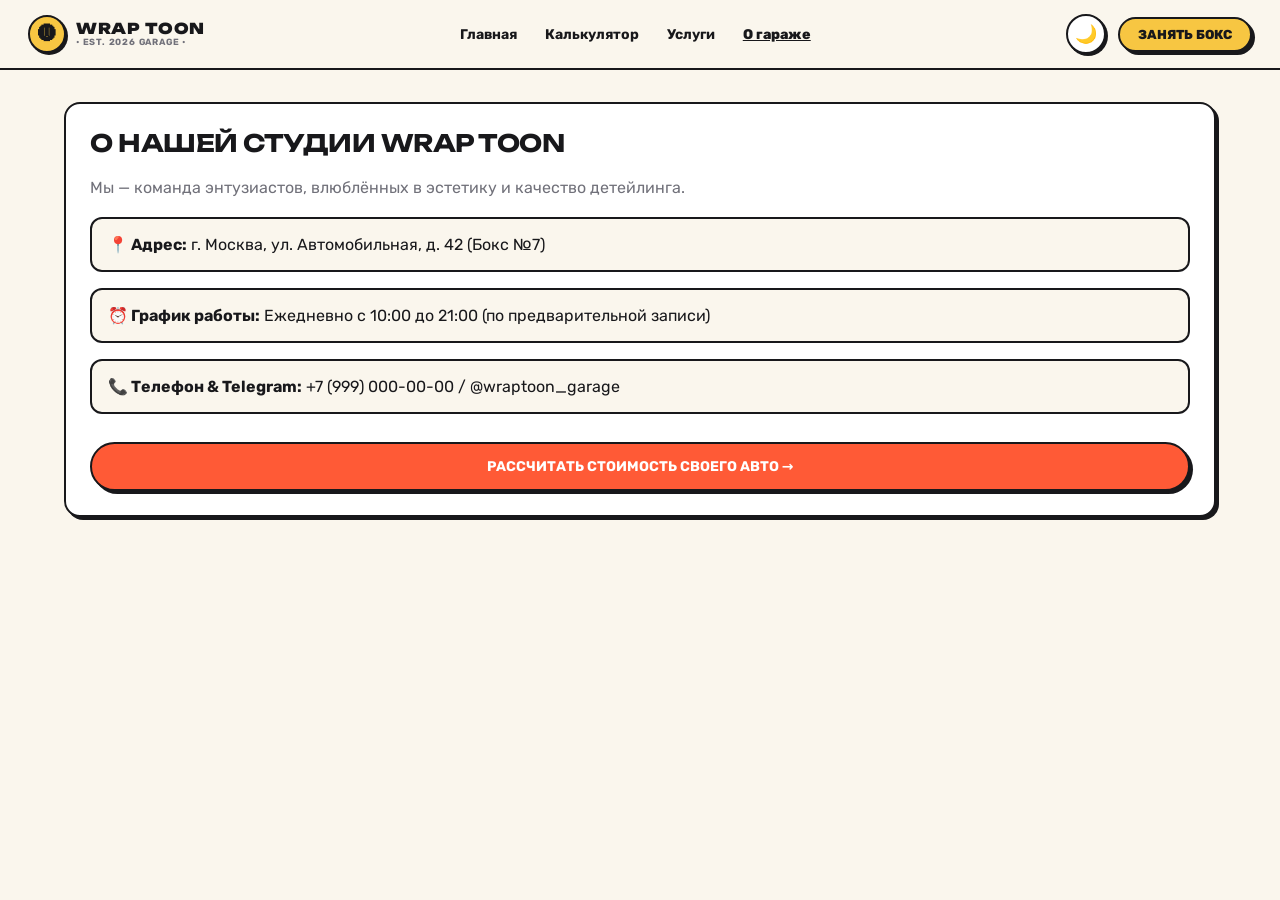
==== frontend/about.html @ a1f8f25c "feat: add multi-page client website with interactive calculator and   theme toggle" ====
<!DOCTYPE html>
<html lang="ru">
<head>
  <meta charset="UTF-8">
  <meta name="viewport" content="width=device-width, initial-scale=1.0">
  <title>WRAP TOON — О гараже</title>
  <link rel="preconnect" href="https://fonts.googleapis.com">
  <link rel="preconnect" href="https://fonts.gstatic.com" crossorigin>
  <link href="https://fonts.googleapis.com/css2?family=Rubik:ital,wght@0,400..900;1,400..900&family=Unbounded:wght@700;800;900&display=swap" rel="stylesheet">
  <link rel="stylesheet" href="style.css">
</head>
<body>
  <header class="toon-header">
    <a href="index.html" class="toon-logo">
      <span class="logo-icon">🅤</span>
      <div class="logo-text">
        <strong>WRAP TOON</strong>
        <small>• EST. 2026 GARAGE •</small>
      </div>
    </a>

    <nav class="toon-nav">
      <a href="index.html" class="nav-link">Главная</a>
      <a href="calculator.html" class="nav-link">Калькулятор</a>
      <a href="services.html" class="nav-link">Услуги</a>
      <a href="about.html" class="nav-link active" style="text-decoration: underline; font-weight: 800;">О гараже</a>
    </nav>

    <div class="toon-header-actions">
      <button id="theme-toggle" class="theme-toggle-btn" title="Сменить тему">🌙</button>
      <a href="calculator.html" class="toon-btn-book">
        ЗАНЯТЬ БОКС
      </a>
    </div>
  </header>

  <main class="container">
    <div class="toon-card">
      <h2 style="margin-top: 0; text-transform: uppercase;">О нашей студии WRAP TOON</h2>
      <p style="color: var(--color-muted); margin-bottom: 20px;">Мы — команда энтузиастов, влюблённых в эстетику и качество детейлинга.</p>

      <div style="display: flex; flex-direction: column; gap: 16px;">
        <div style="background: var(--bg-page); padding: 16px; border-radius: 12px; border: var(--border-width) solid var(--color-border);">
          <strong>📍 Адрес:</strong> г. Москва, ул. Автомобильная, д. 42 (Бокс №7)
        </div>
        <div style="background: var(--bg-page); padding: 16px; border-radius: 12px; border: var(--border-width) solid var(--color-border);">
          <strong>⏰ График работы:</strong> Ежедневно с 10:00 до 21:00 (по предварительной записи)
        </div>
        <div style="background: var(--bg-page); padding: 16px; border-radius: 12px; border: var(--border-width) solid var(--color-border);">
          <strong>📞 Телефон & Telegram:</strong> +7 (999) 000-00-00 / @wraptoon_garage
        </div>
      </div>

      <div style="margin-top: 28px;">
        <a href="calculator.html" class="toon-btn toon-btn--accent" style="width: 100%; text-align: center; padding: 14px;">
          РАССЧИТАТЬ СТОИМОСТЬ СВОЕГО АВТО →
        </a>
      </div>
    </div>
  </main>
  <!-- Подключение темы -->
  <script src="theme.js"></script>
</body>
</html>
---- frontend/style.css ----
/* Подключение шрифтов: Rubik (мягкий мультяшный гротеск со скруглениями) и Unbounded (дерзкие заголовки) */
@import url('https://fonts.googleapis.com/css2?family=Rubik:ital,wght@0,400..900;1,400..900&family=Unbounded:wght@700;800;900&display=swap');

:root {
  /* --- СВЕТЛАЯ ТЕМА (TOON LIGHT) --- */
  --bg-page: #FAF6ED;
  --bg-card: #FFFFFF;
  --bg-subtle: #FFFBEB;
  --color-border: #18181B;
  --color-primary: #F7C642;
  --color-accent: #FF5A36;
  --color-text: #18181B;
  --color-muted: #71717A;

  /* Шрифты */
  --font-base: 'Rubik', system-ui, -apple-system, sans-serif;
  --font-heading: 'Unbounded', 'Rubik', sans-serif;

  /* Геометрия необрутализма */
  --border-width: 2px;
  --radius-card: 16px;
  --radius-pill: 9999px;
  --shadow-color: #18181B;
  --shadow-offset: 3px 3px 0px var(--shadow-color);
  --shadow-hover: 1px 1px 0px var(--shadow-color);
}

/* --- ТЁМНАЯ ТЕМА (CYBER TOON DARK) --- */
[data-theme="dark"] {
  --bg-page: #121215;
  --bg-card: #1C1C22;
  --bg-subtle: #25252E;
  --color-border: #3F3F46; /* Спокойный матовый графитовый контур вместо ядерного */
  --color-primary: #F7C642;
  --color-accent: #FF5A36;
  --color-text: #F4F4F6;
  --color-muted: #9CA3AF;
  --shadow-color: #000000;
  --shadow-offset: 3px 3px 0px var(--shadow-color);
  --shadow-hover: 1px 1px 0px var(--shadow-color);
}

*, *::before, *::after {
  box-sizing: border-box;
}

body, button, input, select, textarea, label, span, p, a, div {
  font-family: var(--font-base);
}

body {
  margin: 0;
  padding: 0;
  padding-bottom: 60px;
  background-color: var(--bg-page);
  color: var(--color-text);
  transition: background-color 0.2s ease, color 0.2s ease;
}

h1, h2, h3, h4, .hero-title {
  font-family: var(--font-heading) !important;
  letter-spacing: -0.5px;
}

.container {
  max-width: 1200px;
  width: 100%;
  margin: 32px auto;
  padding: 0 24px;
  display: flex;
  flex-direction: column;
  gap: 28px;
}

/* Карточки */
.toon-card {
  background: var(--bg-card);
  border: var(--border-width) solid var(--color-border);
  border-radius: var(--radius-card);
  box-shadow: var(--shadow-offset);
  padding: 24px;
  transition: background-color 0.2s ease, border-color 0.2s ease, box-shadow 0.2s ease;
}

/* Кнопки и плашки */
.toon-btn {
  display: inline-flex;
  align-items: center;
  justify-content: center;
  gap: 8px;
  font-family: var(--font-base);
  font-weight: 700;
  font-size: 14px;
  text-decoration: none;
  cursor: pointer;
  border: var(--border-width) solid var(--color-border);
  border-radius: var(--radius-pill);
  box-shadow: var(--shadow-offset);
  padding: 10px 20px;
  background: var(--bg-card);
  color: var(--color-text);
  transition: transform 0.1s ease, box-shadow 0.1s ease, background 0.15s ease;
}

.toon-btn:hover {
  transform: translate(2px, 2px);
  box-shadow: var(--shadow-hover);
}

.toon-btn:active {
  transform: translate(3px, 3px);
  box-shadow: none;
}

.toon-btn--primary {
  background: var(--color-primary);
  color: #18181B;
}

.toon-btn--accent {
  background: var(--color-accent);
  color: #FFFFFF;
}

.toon-chip {
  padding: 6px 14px;
  font-size: 13px;
  font-weight: 700;
}

.toon-chip.is-active {
  background: var(--color-primary);
  color: #18181B;
}

/* Строки с чекбоксами для калькулятора (Интерактивные карточки-плитки) */
.toon-checkbox-row {
  display: flex;
  align-items: center;
  justify-content: space-between;
  padding: 14px 18px;
  border: var(--border-width) solid var(--color-border);
  border-radius: 12px;
  background: var(--bg-card);
  color: var(--color-text);
  cursor: pointer;
  box-shadow: 2px 2px 0px var(--shadow-color);
  margin-bottom: 10px;
  user-select: none;
  transition: transform 0.1s ease, box-shadow 0.1s ease, background-color 0.15s ease, border-color 0.15s ease;
  font-size: 15px;
  font-weight: 600;
}

.toon-checkbox-row:hover {
  transform: translate(1px, 1px);
  box-shadow: 1px 1px 0px var(--shadow-color);
}

/* Скрываем сам чекбокс — вся карточка работает как переключатель */
.toon-checkbox-row input[type="checkbox"] {
  display: none;
}

/* КОГДА БЛОК ВЫБРАН (АКТИВНАЯ ПЛИТКА) */
.toon-checkbox-row:has(input[type="checkbox"]:checked),
.toon-checkbox-row.is-selected {
  background: #FEF3C7; /* Тёплый солнечный фон */
  border-color: #18181B;
  box-shadow: 1px 1px 0px var(--shadow-color);
  transform: translate(2px, 2px);
  font-weight: 700;
}

/* Активное состояние в тёмной теме */
[data-theme="dark"] .toon-checkbox-row:has(input[type="checkbox"]:checked),
[data-theme="dark"] .toon-checkbox-row.is-selected {
  background: #2D2717; /* Тёплый графитово-золотистый цвет */
  border-color: var(--color-primary);
  box-shadow: 0 0 0 1px var(--color-primary), 1px 1px 0px #000000;
  color: #FFFFFF;
  font-weight: 700;
}

/* Степпер выбора количества (Двери, Стёкла, Стойки) */
.stepper-controls {
  display: inline-flex;
  align-items: center;
  gap: 6px;
  background: var(--bg-card);
  border: var(--border-width) solid var(--color-border);
  border-radius: var(--radius-pill);
  padding: 3px 8px;
  box-shadow: 1px 1px 0px var(--shadow-color);
  user-select: none;
  margin-left: 12px;
}

.stepper-btn {
  width: 24px;
  height: 24px;
  border-radius: 50%;
  border: var(--border-width) solid var(--color-border);
  background: var(--color-primary);
  color: #18181B;
  font-size: 15px;
  font-weight: 900;
  cursor: pointer;
  display: flex;
  align-items: center;
  justify-content: center;
  padding: 0;
  line-height: 1;
  transition: transform 0.1s ease;
}

.stepper-btn:hover {
  transform: scale(1.1);
}

.stepper-btn:active {
  transform: scale(0.9);
}

.stepper-count {
  font-family: var(--font-heading);
  font-weight: 800;
  font-size: 13px;
  min-width: 16px;
  text-align: center;
  color: var(--color-text);
}

/* Контейнер всей шапки */
.toon-header {
  display: flex;
  align-items: center;
  justify-content: space-between;
  padding: 14px 28px;
  background-color: var(--bg-page);
  border-bottom: var(--border-width) solid var(--color-border);
  box-sizing: border-box;
  width: 100%;
  transition: background-color 0.2s ease, border-color 0.2s ease;
}

/* Логотип */
.toon-logo {
  display: flex;
  align-items: center;
  gap: 10px;
  text-decoration: none;
  color: var(--color-text);
}

.logo-icon {
  display: flex;
  align-items: center;
  justify-content: center;
  width: 38px;
  height: 38px;
  border: var(--border-width) solid var(--color-border);
  border-radius: 50%;
  background: var(--color-primary);
  color: #18181B;
  font-weight: 800;
  font-size: 18px;
  box-shadow: 2px 2px 0 var(--shadow-color);
}

.logo-text {
  display: flex;
  flex-direction: column;
  line-height: 1.15;
}

.logo-text strong {
  font-family: var(--font-heading);
  font-size: 15px;
  letter-spacing: 0.5px;
  font-weight: 900;
}

.logo-text small {
  font-size: 9px;
  font-weight: 700;
  letter-spacing: 0.8px;
  color: var(--color-muted);
}

/* Навигационные ссылки */
.toon-nav {
  display: flex;
  align-items: center;
  gap: 28px;
}

.nav-link {
  text-decoration: none;
  color: var(--color-text);
  font-size: 14px;
  font-weight: 700;
  transition: color 0.15s ease;
}

.nav-link:hover {
  color: var(--color-accent);
}

/* Правый блок действий */
.toon-header-actions {
  display: flex;
  align-items: center;
  gap: 12px;
}

/* Кнопка переключения темы */
.theme-toggle-btn {
  width: 40px;
  height: 40px;
  border-radius: 50%;
  border: var(--border-width) solid var(--color-border);
  background: var(--bg-card);
  color: var(--color-text);
  font-size: 18px;
  cursor: pointer;
  display: flex;
  align-items: center;
  justify-content: center;
  box-shadow: 2px 2px 0px var(--shadow-color);
  transition: transform 0.1s ease, box-shadow 0.1s ease;
}

.theme-toggle-btn:hover {
  transform: translate(1px, 1px);
  background: var(--bg-subtle);
}

.theme-toggle-btn:active {
  transform: translate(2px, 2px);
  box-shadow: none;
}

/* Желтая кнопка "Занять бокс" */
.toon-btn-book {
  display: inline-flex;
  align-items: center;
  padding: 8px 18px;
  font-size: 13px;
  font-weight: 800;
  text-decoration: none;
  color: #18181B;
  background: var(--color-primary);
  border: var(--border-width) solid var(--color-border);
  border-radius: var(--radius-pill);
  box-shadow: 3px 3px 0 var(--shadow-color);
  transition: transform 0.1s ease, box-shadow 0.1s ease;
}

.toon-btn-book:hover {
  transform: translate(2px, 2px);
  box-shadow: 1px 1px 0 var(--shadow-color);
}

.toon-btn-book:active {
  transform: translate(3px, 3px);
  box-shadow: none;
}

/* Раскрывающиеся секции (Аккордеон) */
.toon-accordion {
  border: var(--border-width) solid var(--color-border);
  border-radius: var(--radius-card);
  margin-bottom: 16px;
  background: var(--bg-card);
  overflow: hidden;
  box-shadow: 2px 2px 0px var(--shadow-color);
  transition: all 0.2s ease;
}

.toon-accordion[open] {
  box-shadow: var(--shadow-offset);
}

.toon-accordion-header {
  padding: 16px 20px;
  font-family: var(--font-heading);
  font-weight: 800;
  font-size: 15px;
  cursor: pointer;
  display: flex;
  justify-content: space-between;
  align-items: center;
  background: var(--bg-subtle);
  color: var(--color-text);
  user-select: none;
  list-style: none;
}

.toon-accordion-header::-webkit-details-marker {
  display: none;
}

.toon-accordion-header::after {
  content: '▼';
  font-size: 12px;
  transition: transform 0.2s ease;
}

.toon-accordion[open] .toon-accordion-header::after {
  transform: rotate(180deg);
}

.toon-accordion-content {
  padding: 16px 20px;
  display: flex;
  flex-direction: column;
  gap: 12px;
  border-top: var(--border-width) solid var(--color-border);
}

/* --- HERO СЕКЦИЯ С ЛОГОТИПОМ И ОПИСАНИЕМ --- */
.toon-hero {
  display: flex;
  align-items: center;
  gap: 36px;
  padding: 36px;
  background: var(--bg-subtle);
}

.hero-logo-box {
  flex-shrink: 0;
  width: 140px;
  height: 140px;
  background: var(--color-primary);
  color: #18181B;
  border: var(--border-width) solid var(--color-border);
  border-radius: 24px;
  box-shadow: 5px 5px 0px var(--shadow-color);
  display: flex;
  flex-direction: column;
  align-items: center;
  justify-content: center;
  text-align: center;
}

.hero-logo-box .hero-icon {
  font-size: 52px;
  line-height: 1;
}

.hero-logo-box span {
  font-family: var(--font-heading);
  font-size: 11px;
  font-weight: 900;
  letter-spacing: 1px;
  margin-top: 4px;
}

.hero-content {
  display: flex;
  flex-direction: column;
  gap: 12px;
}

.hero-title {
  margin: 0;
  font-size: 34px;
  font-weight: 900;
  text-transform: uppercase;
}

.hero-desc {
  margin: 0;
  font-size: 16px;
  color: var(--color-muted);
  line-height: 1.5;
  max-width: 650px;
}

/* --- КАРУСЕЛЬ РАБОТ --- */
.showcase-section {
  display: flex;
  flex-direction: column;
  gap: 16px;
}

.showcase-header {
  display: flex;
  justify-content: space-between;
  align-items: center;
}

.showcase-wrapper {
  position: relative;
  overflow: hidden;
  padding: 24px 0;
}

.showcase-track {
  display: flex;
  align-items: center;
  justify-content: center;
  gap: 20px;
  transition: transform 0.35s cubic-bezier(0.25, 1, 0.5, 1);
}

.showcase-card {
  flex: 0 0 320px;
  background: var(--bg-card);
  border: var(--border-width) solid var(--color-border);
  border-radius: var(--radius-card);
  box-shadow: var(--shadow-offset);
  overflow: hidden;
  transition: all 0.3s ease;
  user-select: none;
}

.showcase-card.is-side {
  transform: scale(0.9);
  opacity: 0.65;
  cursor: pointer;
}

.showcase-card.is-side:hover {
  opacity: 0.9;
  transform: scale(0.93);
}

.showcase-card.is-active {
  flex: 0 0 380px;
  transform: scale(1.04);
  box-shadow: 6px 6px 0px var(--shadow-color);
  z-index: 2;
}

.showcase-img-placeholder {
  width: 100%;
  height: 220px;
  display: flex;
  flex-direction: column;
  align-items: center;
  justify-content: center;
  font-family: var(--font-heading);
  font-weight: 800;
  border-bottom: var(--border-width) solid var(--color-border);
  position: relative;
}

.showcase-info {
  padding: 16px 20px;
}

.showcase-info h4 {
  margin: 0 0 6px;
  font-size: 16px;
  font-weight: 800;
  text-transform: uppercase;
}

.showcase-info p {
  margin: 0;
  font-size: 13px;
  color: var(--color-muted);
}

.showcase-nav-btn {
  width: 44px;
  height: 44px;
  border-radius: 50%;
  border: var(--border-width) solid var(--color-border);
  background: var(--bg-card);
  color: var(--color-text);
  box-shadow: 2px 2px 0px var(--shadow-color);
  font-size: 18px;
  font-weight: 900;
  cursor: pointer;
  display: inline-flex;
  align-items: center;
  justify-content: center;
  transition: all 0.1s ease;
}

.showcase-nav-btn:hover {
  background: var(--color-primary);
  color: #18181B;
  transform: translate(1px, 1px);
}

.showcase-nav-btn:active {
  transform: translate(2px, 2px);
  box-shadow: none;
}

/* Адаптив для телефонов */
@media (max-width: 768px) {
  .toon-header {
    padding: 12px 16px;
  }
  .toon-nav {
    display: none; /* Для мобильных можно будет сделать бургер-меню */
  }
  .toon-hero {
    flex-direction: column;
    text-align: center;
    padding: 24px;
  }
  .hero-content {
    align-items: center;
  }
  .showcase-card {
    flex: 0 0 250px;
  }
  .showcase-card.is-active {
    flex: 0 0 280px;
  }
}
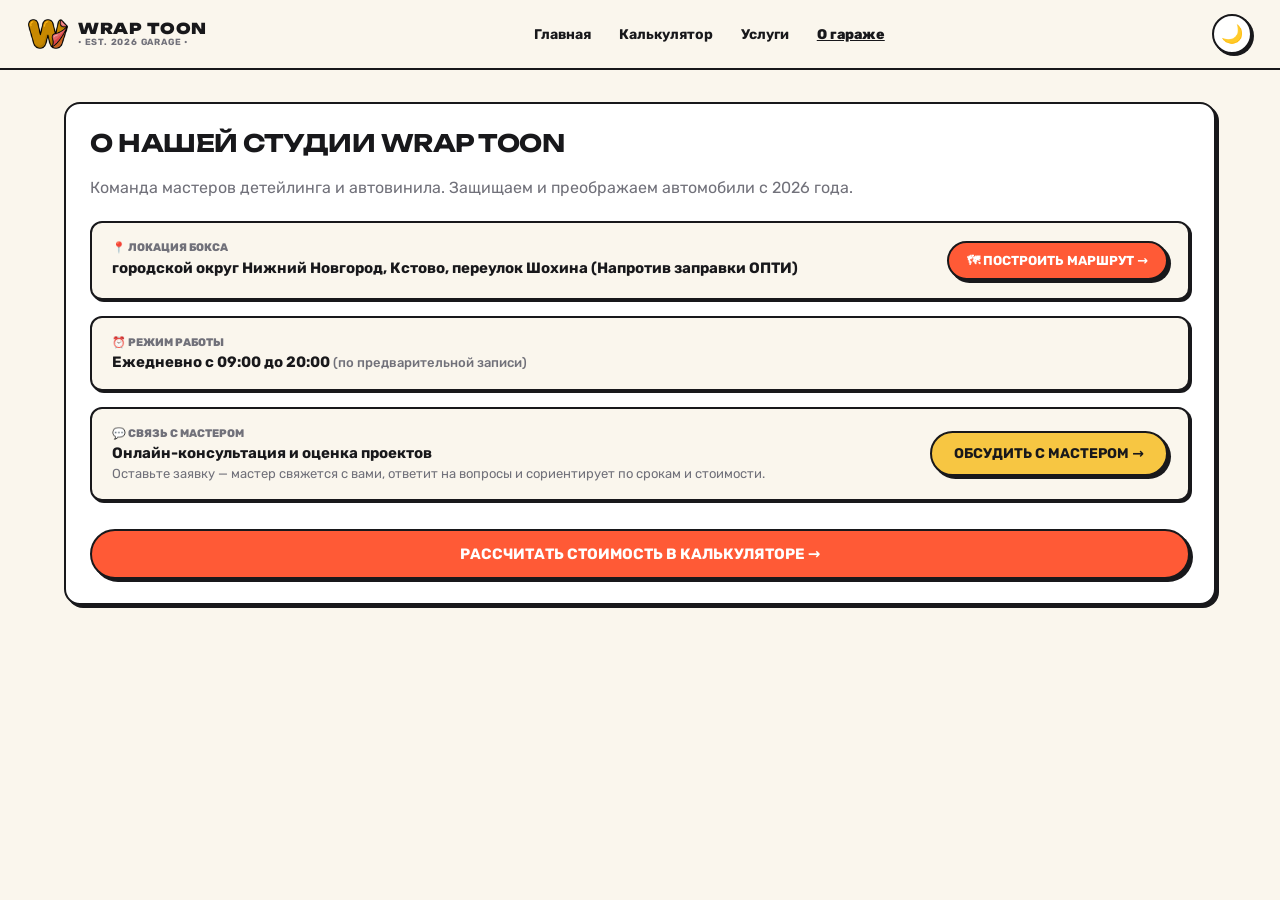
==== commit b607b539: "feat: mobile off-canvas drawer, bundles calculation, and garage info" ====
--- a/frontend/about.html
+++ b/frontend/about.html
@@ -7,12 +7,14 @@
   <link rel="preconnect" href="https://fonts.googleapis.com">
   <link rel="preconnect" href="https://fonts.gstatic.com" crossorigin>
   <link href="https://fonts.googleapis.com/css2?family=Rubik:ital,wght@0,400..900;1,400..900&family=Unbounded:wght@700;800;900&display=swap" rel="stylesheet">
+  <link rel="icon" type="image/png" href="assets/dark_logo_32.png">
   <link rel="stylesheet" href="style.css">
 </head>
 <body>
   <header class="toon-header">
-    <a href="index.html" class="toon-logo">
-      <span class="logo-icon">🅤</span>
+    <a href="/" class="toon-logo">
+      <img src="assets/dark_logo_64.png" alt="WRAP TOON" class="logo-img logo-img--dark">
+      <img src="assets/light_logo_64.png" alt="WRAP TOON" class="logo-img logo-img--light">
       <div class="logo-text">
         <strong>WRAP TOON</strong>
         <small>• EST. 2026 GARAGE •</small>
@@ -20,45 +22,272 @@
     </a>
 
     <nav class="toon-nav">
-      <a href="index.html" class="nav-link">Главная</a>
-      <a href="calculator.html" class="nav-link">Калькулятор</a>
-      <a href="services.html" class="nav-link">Услуги</a>
-      <a href="about.html" class="nav-link active" style="text-decoration: underline; font-weight: 800;">О гараже</a>
+      <a href="/" class="nav-link">Главная</a>
+      <a href="/calculator" class="nav-link">Калькулятор</a>
+      <a href="/services" class="nav-link">Услуги</a>
+      <a href="/about" class="nav-link active" style="text-decoration: underline; font-weight: 800;">О гараже</a>
     </nav>
 
     <div class="toon-header-actions">
-      <button id="theme-toggle" class="theme-toggle-btn" title="Сменить тему">🌙</button>
-      <a href="calculator.html" class="toon-btn-book">
-        ЗАНЯТЬ БОКС
-      </a>
+      <button id="theme-toggle" class="theme-toggle-btn desktop-only" title="Сменить тему">🌙</button>
+      <button id="mobile-menu-btn" class="toon-burger-btn" aria-label="Открыть меню" title="Меню">
+        <div class="toon-burger-icon">
+          <span></span>
+          <span></span>
+          <span></span>
+        </div>
+      </button>
     </div>
   </header>
+
+  <!-- БОКОВОЕ МОБИЛЬНОЕ МЕНЮ (ШТОРКА) -->
+  <div id="mobile-drawer" class="toon-drawer" aria-hidden="true">
+    <div class="toon-drawer-backdrop" id="drawer-backdrop"></div>
+    <div class="toon-drawer-panel">
+      <div class="toon-drawer-header">
+        <div class="toon-logo">
+          <img src="assets/dark_logo_64.png" alt="WRAP TOON" class="logo-img logo-img--dark">
+          <img src="assets/light_logo_64.png" alt="WRAP TOON" class="logo-img logo-img--light">
+          <div class="logo-text">
+            <strong>WRAP TOON</strong>
+            <small>• EST. 2026 GARAGE •</small>
+          </div>
+        </div>
+        <button id="drawer-close-btn" class="toon-drawer-close" aria-label="Закрыть меню">✕</button>
+      </div>
+
+      <nav class="toon-drawer-nav">
+        <a href="/" class="drawer-nav-link">🏠 Главная</a>
+        <a href="/calculator" class="drawer-nav-link">🧮 Калькулятор</a>
+        <a href="/services" class="drawer-nav-link">🛡 Услуги & Материалы</a>
+        <a href="/about" class="drawer-nav-link active">📍 О гараже</a>
+      </nav>
+
+      <div class="toon-drawer-footer">
+        <button id="drawer-theme-toggle" class="drawer-theme-btn" type="button">
+          <span class="drawer-theme-icon">🌙</span>
+          <span class="drawer-theme-text">Тёмная тема</span>
+        </button>
+        <div class="drawer-footer-note">
+          Кстово, переулок Шохина<br>(напротив заправки ОПТИ)
+        </div>
+      </div>
+    </div>
+  </div>
 
   <main class="container">
     <div class="toon-card">
       <h2 style="margin-top: 0; text-transform: uppercase;">О нашей студии WRAP TOON</h2>
-      <p style="color: var(--color-muted); margin-bottom: 20px;">Мы — команда энтузиастов, влюблённых в эстетику и качество детейлинга.</p>
+      <p style="color: var(--color-muted); margin-bottom: 24px;">Команда мастеров детейлинга и автовинила. Защищаем и преображаем автомобили с 2026 года.</p>
 
       <div style="display: flex; flex-direction: column; gap: 16px;">
-        <div style="background: var(--bg-page); padding: 16px; border-radius: 12px; border: var(--border-width) solid var(--color-border);">
-          <strong>📍 Адрес:</strong> г. Москва, ул. Автомобильная, д. 42 (Бокс №7)
-        </div>
-        <div style="background: var(--bg-page); padding: 16px; border-radius: 12px; border: var(--border-width) solid var(--color-border);">
-          <strong>⏰ График работы:</strong> Ежедневно с 10:00 до 21:00 (по предварительной записи)
-        </div>
-        <div style="background: var(--bg-page); padding: 16px; border-radius: 12px; border: var(--border-width) solid var(--color-border);">
-          <strong>📞 Телефон & Telegram:</strong> +7 (999) 000-00-00 / @wraptoon_garage
+        <div style="background: var(--bg-page); padding: 18px 20px; border-radius: 12px; border: var(--border-width) solid var(--color-border); box-shadow: 2px 2px 0 var(--shadow-color); display: flex; justify-content: space-between; align-items: center; flex-wrap: wrap; gap: 14px;">
+          <div>
+            <div style="font-size: 11px; color: var(--color-muted); font-weight: 800; text-transform: uppercase; margin-bottom: 4px;">📍 ЛОКАЦИЯ БОКСА</div>
+            <div style="font-size: 15px; font-weight: 700; line-height: 1.4;">
+              городской округ Нижний Новгород, Кстово, переулок Шохина (Напротив заправки ОПТИ)
+            </div>
+          </div>
+          <a href="https://yandex.ru/maps/org/tonirovaniye_avtostyokol/32584139496/" target="_blank" rel="noopener noreferrer" class="toon-btn toon-btn--accent" style="font-size: 13px; padding: 10px 18px; white-space: nowrap; text-decoration: none;">
+            🗺 ПОСТРОИТЬ МАРШРУТ →
+          </a>
+        </div>
+
+        <div style="background: var(--bg-page); padding: 18px 20px; border-radius: 12px; border: var(--border-width) solid var(--color-border); box-shadow: 2px 2px 0 var(--shadow-color);">
+          <div style="font-size: 11px; color: var(--color-muted); font-weight: 800; text-transform: uppercase; margin-bottom: 4px;">⏰ РЕЖИМ РАБОТЫ</div>
+          <div style="font-size: 15px; font-weight: 700;">
+            Ежедневно с 09:00 до 20:00 <span style="color: var(--color-muted); font-weight: 500; font-size: 13px;">(по предварительной записи)</span>
+          </div>
+        </div>
+
+        <div style="background: var(--bg-page); padding: 18px 20px; border-radius: 12px; border: var(--border-width) solid var(--color-border); box-shadow: 2px 2px 0 var(--shadow-color); display: flex; justify-content: space-between; align-items: center; flex-wrap: wrap; gap: 16px;">
+          <div>
+            <div style="font-size: 11px; color: var(--color-muted); font-weight: 800; text-transform: uppercase; margin-bottom: 4px;">💬 СВЯЗЬ С МАСТЕРОМ</div>
+            <div style="font-size: 15px; font-weight: 700;">
+              Онлайн-консультация и оценка проектов
+            </div>
+            <div style="font-size: 13px; color: var(--color-muted); margin-top: 4px;">
+              Оставьте заявку — мастер свяжется с вами, ответит на вопросы и сориентирует по срокам и стоимости.
+            </div>
+          </div>
+          <button id="consult-btn" type="button" class="toon-btn toon-btn--primary" style="font-size: 14px; padding: 12px 22px; white-space: nowrap;">
+            ОБСУДИТЬ С МАСТЕРОМ →
+          </button>
         </div>
       </div>
 
       <div style="margin-top: 28px;">
-        <a href="calculator.html" class="toon-btn toon-btn--accent" style="width: 100%; text-align: center; padding: 14px;">
-          РАССЧИТАТЬ СТОИМОСТЬ СВОЕГО АВТО →
+        <a href="/calculator" class="toon-btn toon-btn--accent" style="width: 100%; text-align: center; padding: 14px; font-size: 15px;">
+          РАССЧИТАТЬ СТОИМОСТЬ В КАЛЬКУЛЯТОРЕ →
         </a>
       </div>
     </div>
   </main>
-  <!-- Подключение темы -->
+
+  <!-- МОДАЛЬНОЕ ОКНО КОНСУЛЬТАЦИИ С МАСТЕРОМ -->
+  <dialog class="toon-modal" id="consult-modal">
+    <div class="toon-modal-header">
+      <h3 style="margin: 0; font-size: 20px; text-transform: uppercase;">Консультация с мастером</h3>
+      <button type="button" class="toon-modal-close" id="consult-close-btn" aria-label="Закрыть">✕</button>
+    </div>
+
+    <div style="background: var(--bg-subtle); border: var(--border-width) solid var(--color-border); border-radius: 12px; padding: 12px 16px; margin-bottom: 18px;">
+      <div style="font-size: 11px; color: var(--color-muted); font-weight: 700; text-transform: uppercase;">Бесплатная консультация</div>
+      <div style="font-size: 14px; font-weight: 800; margin-top: 2px;">Сложные проекты, рисунки на плёнке и оценка авто</div>
+    </div>
+
+    <form id="consult-form">
+      <div class="form-group">
+        <label for="consult-name">Ваше имя *</label>
+        <input type="text" id="consult-name" class="toon-input" placeholder="например, Александр" maxlength="50" required>
+      </div>
+
+      <div class="form-group">
+        <label for="consult-phone">Номер телефона *</label>
+        <input type="tel" id="consult-phone" class="toon-input" placeholder="+7 (___) ___-__-__" maxlength="18" required autocomplete="tel">
+      </div>
+
+      <div class="form-group">
+        <label for="consult-car">Марка и модель авто</label>
+        <input type="text" id="consult-car" class="toon-input" placeholder="например, BMW M5 F90" maxlength="70" autocomplete="off">
+      </div>
+
+      <div class="form-group">
+        <label for="consult-desc">Опишите задачу или задумку *</label>
+        <textarea id="consult-desc" class="toon-input" rows="3" placeholder="Хочу оклеить зоны риска / проконсультироваться по состоянию ЛКП..." maxlength="500" required></textarea>
+        <small style="color: var(--color-muted); font-size: 11px; margin-top: 2px;">
+          💡 Можно указать ваш ник в <b>Telegram</b> или <b>VK</b> для быстрой связи в чате.
+        </small>
+      </div>
+
+      <div style="margin-top: 18px;">
+        <button type="submit" class="toon-btn toon-btn--accent" style="width: 100%; font-size: 15px; padding: 14px;">
+          ОТПРАВИТЬ МАСТЕРУ НА ОЦЕНКУ 🎨
+        </button>
+      </div>
+    </form>
+
+    <div id="consult-success" style="display: none; text-align: center; padding: 16px 10px;">
+      <div style="font-size: 48px; margin-bottom: 12px;">🤝</div>
+      <h3 style="margin: 0 0 8px; text-transform: uppercase;">Запрос принят!</h3>
+      <p style="color: var(--color-muted); font-size: 14px; line-height: 1.5; margin: 0 0 20px;">
+        Мастер свяжется с вами, чтобы обсудить задумку, сориентировать по времени и рассчитать индивидуальный проект.
+      </p>
+      <button type="button" class="toon-btn toon-btn--primary" id="consult-success-close-btn" style="width: 100%; padding: 12px;">
+        ОТЛИЧНО
+      </button>
+    </div>
+  </dialog>
+
+  <!-- Скрипт модалки консультации и тема -->
+  <script>
+    const API_BASE = window.location.origin.startsWith('http') && window.location.port !== '5500' && window.location.port !== '3000' && window.location.protocol !== 'file:' ? '' : `http://${window.location.hostname || '127.0.0.1'}:8000`;
+
+    const consultBtn = document.getElementById('consult-btn');
+    const consultModal = document.getElementById('consult-modal');
+    const consultCloseBtn = document.getElementById('consult-close-btn');
+    const consultSuccessCloseBtn = document.getElementById('consult-success-close-btn');
+    const consultForm = document.getElementById('consult-form');
+    const consultSuccess = document.getElementById('consult-success');
+    const consultPhone = document.getElementById('consult-phone');
+
+    function formatPhone(digits) {
+      if (!digits) return '';
+      if (digits[0] === '7' || digits[0] === '8') digits = digits.substring(1);
+      let formatted = '+7';
+      if (digits.length > 0) formatted += ' (' + digits.substring(0, 3);
+      if (digits.length >= 3) formatted += ') ' + digits.substring(3, 6);
+      if (digits.length >= 6) formatted += '-' + digits.substring(6, 8);
+      if (digits.length >= 8) formatted += '-' + digits.substring(8, 10);
+      return formatted;
+    }
+
+    if (consultModal) {
+      if (consultBtn) {
+        consultBtn.addEventListener('click', () => {
+          consultForm.style.display = 'block';
+          consultSuccess.style.display = 'none';
+          consultModal.showModal();
+        });
+      }
+
+      consultCloseBtn.addEventListener('click', () => consultModal.close());
+      consultSuccessCloseBtn.addEventListener('click', () => consultModal.close());
+
+      consultModal.addEventListener('click', (e) => {
+        if (e.target === consultModal) consultModal.close();
+      });
+
+      consultPhone.addEventListener('input', (e) => {
+        consultPhone.value = formatPhone(e.target.value.replace(/\D/g, ''));
+      });
+
+      consultPhone.addEventListener('keydown', (e) => {
+        if (e.key === 'Backspace') {
+          const cur = consultPhone.selectionStart;
+          if (cur === consultPhone.selectionEnd && cur > 0) {
+            const charBefore = consultPhone.value[cur - 1];
+            if (/\D/.test(charBefore)) {
+              e.preventDefault();
+              let val = consultPhone.value;
+              let idx = cur - 1;
+              while (idx >= 0 && /\D/.test(val[idx])) idx--;
+              if (idx >= 0 && val[idx] !== '+') {
+                consultPhone.value = formatPhone((val.slice(0, idx) + val.slice(cur)).replace(/\D/g, ''));
+              } else {
+                consultPhone.value = '';
+              }
+            }
+          }
+        }
+      });
+
+      consultForm.addEventListener('submit', async (e) => {
+        e.preventDefault();
+        if (consultPhone.value.trim().length < 18) {
+          alert('Пожалуйста, введите полный номер телефона: +7 (XXX) XXX-XX-XX');
+          consultPhone.focus();
+          return;
+        }
+
+        const payload = {
+          client_name: document.getElementById('consult-name').value.trim(),
+          client_number: consultPhone.value.trim(),
+          client_car: document.getElementById('consult-car').value.trim() || 'Уточняется',
+          client_comment: document.getElementById('consult-desc').value.trim() || null
+        };
+
+        const submitBtn = consultForm.querySelector('button[type="submit"]');
+        const origBtnText = submitBtn.textContent;
+        submitBtn.disabled = true;
+        submitBtn.textContent = 'Отправка...';
+
+        try {
+          const response = await fetch(`${API_BASE}/consultations`, {
+            method: 'POST',
+            headers: { 'Content-Type': 'application/json' },
+            body: JSON.stringify(payload)
+          });
+
+          if (!response.ok) {
+            const errData = await response.json().catch(() => null);
+            throw new Error(errData?.detail || `Ошибка сервера (${response.status})`);
+          }
+
+          consultForm.style.display = 'none';
+          consultSuccess.style.display = 'block';
+          consultForm.reset();
+        } catch (err) {
+          console.error('Ошибка отправки:', err);
+          alert('Не удалось отправить: ' + err.message);
+        } finally {
+          submitBtn.disabled = false;
+          submitBtn.textContent = origBtnText;
+        }
+      });
+    }
+  </script>
+  <script src="cars-autocomplete.js"></script>
   <script src="theme.js"></script>
 </body>
 </html>
--- a/frontend/style.css
+++ b/frontend/style.css
@@ -182,6 +182,164 @@
   font-weight: 700;
 }
 
+/* Карточка готового набора/комплекса */
+.bundle-card {
+  display: flex;
+  flex-direction: column;
+  align-items: stretch;
+  text-align: left;
+  gap: 8px;
+  padding: 16px 20px;
+  position: relative;
+  border-left: 5px solid var(--color-primary);
+}
+
+.bundle-card .bundle-header {
+  display: flex;
+  justify-content: space-between;
+  align-items: flex-start;
+  gap: 12px;
+  width: 100%;
+  text-align: left;
+}
+
+.bundle-card .bundle-title {
+  font-size: 15px;
+  font-weight: 800;
+  display: flex;
+  align-items: center;
+  gap: 8px;
+  flex-wrap: wrap;
+  text-align: left;
+}
+
+.bundle-card .bundle-badge {
+  font-size: 11px;
+  font-weight: 800;
+  padding: 3px 8px;
+  border-radius: 6px;
+  background: var(--color-primary);
+  color: #18181B;
+  text-transform: uppercase;
+  letter-spacing: 0.3px;
+  display: inline-flex;
+  align-items: center;
+}
+
+.bundle-card .bundle-badge--gift {
+  background: #10B981;
+  color: #FFFFFF;
+}
+
+.bundle-card .bundle-desc {
+  width: 100%;
+  text-align: left;
+  font-size: 13px;
+  color: var(--color-muted);
+  line-height: 1.45;
+  margin: 0;
+  font-weight: 500;
+}
+
+.bundle-card.is-selected .bundle-desc {
+  color: inherit;
+  opacity: 0.85;
+}
+
+/* Вложенная опция внутри карточки набора (например, лобовое стекло) */
+.bundle-suboption {
+  display: none;
+  width: 100%;
+  margin-top: 8px;
+  padding-top: 10px;
+  border-top: 1px dashed var(--color-border);
+}
+
+.bundle-card.is-selected .bundle-suboption {
+  display: block;
+}
+
+.bundle-suboption-box {
+  display: flex;
+  align-items: center;
+  justify-content: space-between;
+  gap: 12px;
+  width: 100%;
+  padding: 10px 14px;
+  background: var(--bg-card);
+  border: var(--border-width) solid var(--color-border);
+  border-radius: 10px;
+  cursor: pointer;
+  box-shadow: 1px 1px 0px var(--shadow-color);
+  user-select: none;
+  font-size: 13px;
+  font-weight: 700;
+  transition: transform 0.1s ease, background 0.15s ease, border-color 0.15s ease, box-shadow 0.15s ease;
+}
+
+.bundle-suboption-box:hover {
+  transform: translate(1px, 1px);
+}
+
+/* Активное состояние подпункта при выборе чекбокса */
+.bundle-suboption-box:has(input:checked),
+.bundle-suboption-box.is-checked {
+  background: #FEF08A;
+  border-color: #18181B;
+  box-shadow: 2px 2px 0 var(--shadow-color);
+  color: #18181B;
+}
+
+[data-theme="dark"] .bundle-suboption-box:has(input:checked),
+[data-theme="dark"] .bundle-suboption-box.is-checked {
+  background: #3B3116;
+  border-color: var(--color-primary);
+  box-shadow: 0 0 0 1px var(--color-primary), 2px 2px 0 #000000;
+  color: #FFFFFF;
+}
+
+.bundle-suboption-content {
+  display: flex;
+  align-items: center;
+  gap: 10px;
+}
+
+.bundle-custom-checkbox {
+  width: 18px;
+  height: 18px;
+  accent-color: var(--color-primary);
+  cursor: pointer;
+}
+
+.bundle-suboption-price {
+  font-weight: 800;
+  color: var(--color-primary);
+  white-space: nowrap;
+  padding: 4px 10px;
+  border-radius: 6px;
+  background: var(--bg-subtle);
+  border: 1px solid var(--color-border);
+  transition: all 0.15s ease;
+}
+
+.bundle-suboption-box:has(input:checked) .bundle-suboption-price,
+.bundle-suboption-box.is-checked .bundle-suboption-price {
+  background: var(--color-primary);
+  color: #18181B;
+  border-color: #18181B;
+  box-shadow: 1px 1px 0 rgba(0, 0, 0, 0.2);
+}
+
+@keyframes toonPop {
+  0% { transform: scale(0.85); opacity: 0; }
+  60% { transform: scale(1.08); opacity: 1; }
+  100% { transform: scale(1); opacity: 1; }
+}
+
+.bundle-badge--animated {
+  animation: toonPop 0.22s cubic-bezier(0.175, 0.885, 0.32, 1.275);
+}
+
 /* Степпер выбора количества (Двери, Стёкла, Стойки) */
 .stepper-controls {
   display: inline-flex;
@@ -268,6 +426,32 @@
   box-shadow: 2px 2px 0 var(--shadow-color);
 }
 
+.logo-img {
+  width: 40px;
+  height: 40px;
+  object-fit: contain;
+  flex-shrink: 0;
+  transition: transform 0.15s ease;
+}
+
+.toon-logo:hover .logo-img {
+  transform: scale(1.06);
+}
+
+[data-theme="dark"] .logo-img--light {
+  display: none !important;
+}
+[data-theme="dark"] .logo-img--dark {
+  display: block !important;
+}
+
+:root:not([data-theme="dark"]) .logo-img--dark {
+  display: none !important;
+}
+:root:not([data-theme="dark"]) .logo-img--light {
+  display: block !important;
+}
+
 .logo-text {
   display: flex;
   flex-direction: column;
@@ -341,6 +525,200 @@
   box-shadow: none;
 }
 
+/* Кнопка гамбургер-меню (скрыта на десктопе) */
+.toon-burger-btn {
+  display: none;
+  align-items: center;
+  justify-content: center;
+  width: 42px;
+  height: 42px;
+  border-radius: 12px;
+  border: var(--border-width) solid var(--color-border);
+  background: var(--bg-card);
+  box-shadow: 2px 2px 0px var(--shadow-color);
+  cursor: pointer;
+  padding: 0;
+  flex-shrink: 0;
+  transition: transform 0.1s ease, box-shadow 0.1s ease;
+}
+
+.toon-burger-btn:hover {
+  transform: translate(1px, 1px);
+}
+
+.toon-burger-btn:active {
+  transform: translate(2px, 2px);
+  box-shadow: none;
+}
+
+.toon-burger-icon {
+  display: flex;
+  flex-direction: column;
+  justify-content: space-between;
+  width: 20px;
+  height: 14px;
+}
+
+.toon-burger-icon span {
+  display: block;
+  width: 100%;
+  height: 2.5px;
+  background: var(--color-text);
+  border-radius: 2px;
+}
+
+/* МОБИЛЬНАЯ ШТОРКА (БОКОВОЕ МЕНЮ) */
+.toon-drawer {
+  position: fixed;
+  inset: 0;
+  z-index: 99999;
+  visibility: hidden;
+  pointer-events: none;
+  transition: visibility 0.25s ease;
+}
+
+.toon-drawer.is-open {
+  visibility: visible;
+  pointer-events: auto;
+}
+
+.toon-drawer-backdrop {
+  position: absolute;
+  inset: 0;
+  background: rgba(0, 0, 0, 0.65);
+  backdrop-filter: blur(3px);
+  opacity: 0;
+  transition: opacity 0.25s ease;
+}
+
+.toon-drawer.is-open .toon-drawer-backdrop {
+  opacity: 1;
+}
+
+.toon-drawer-panel {
+  position: absolute;
+  top: 0;
+  right: 0;
+  bottom: 0;
+  width: 82%;
+  max-width: 320px;
+  background: var(--bg-page);
+  border-left: var(--border-width) solid var(--color-border);
+  box-shadow: -5px 0 0 var(--shadow-color);
+  display: flex;
+  flex-direction: column;
+  justify-content: space-between;
+  padding: 20px 18px;
+  box-sizing: border-box;
+  transform: translateX(100%);
+  transition: transform 0.25s cubic-bezier(0.32, 0.72, 0, 1);
+}
+
+.toon-drawer.is-open .toon-drawer-panel {
+  transform: translateX(0);
+}
+
+.toon-drawer-header {
+  display: flex;
+  align-items: center;
+  justify-content: space-between;
+  padding-bottom: 16px;
+  border-bottom: var(--border-width) solid var(--color-border);
+  gap: 12px;
+}
+
+.toon-drawer-close {
+  width: 38px;
+  height: 38px;
+  border-radius: 50%;
+  border: var(--border-width) solid var(--color-border);
+  background: var(--bg-card);
+  color: var(--color-text);
+  font-size: 18px;
+  font-weight: 800;
+  cursor: pointer;
+  display: flex;
+  align-items: center;
+  justify-content: center;
+  box-shadow: 2px 2px 0 var(--shadow-color);
+  transition: transform 0.1s ease;
+}
+
+.toon-drawer-close:hover {
+  transform: scale(1.08);
+}
+
+.toon-drawer-nav {
+  display: flex;
+  flex-direction: column;
+  gap: 10px;
+  margin: 20px 0 auto;
+}
+
+.drawer-nav-link {
+  display: flex;
+  align-items: center;
+  gap: 12px;
+  padding: 13px 16px;
+  font-family: var(--font-heading);
+  font-weight: 800;
+  font-size: 14px;
+  color: var(--color-text);
+  text-decoration: none;
+  background: var(--bg-card);
+  border: var(--border-width) solid var(--color-border);
+  border-radius: 12px;
+  box-shadow: 2px 2px 0 var(--shadow-color);
+  transition: transform 0.1s ease, background 0.15s ease;
+}
+
+.drawer-nav-link:hover,
+.drawer-nav-link.active {
+  background: var(--color-primary);
+  color: #18181B;
+  transform: translate(2px, 2px);
+  box-shadow: 1px 1px 0 var(--shadow-color);
+}
+
+.toon-drawer-footer {
+  border-top: var(--border-width) dashed var(--color-border);
+  padding-top: 16px;
+  display: flex;
+  flex-direction: column;
+  gap: 12px;
+}
+
+.drawer-theme-btn {
+  display: flex;
+  align-items: center;
+  justify-content: center;
+  gap: 10px;
+  width: 100%;
+  padding: 12px;
+  font-family: var(--font-heading);
+  font-weight: 800;
+  font-size: 13px;
+  border-radius: 10px;
+  border: var(--border-width) solid var(--color-border);
+  background: var(--bg-card);
+  color: var(--color-text);
+  box-shadow: 2px 2px 0 var(--shadow-color);
+  cursor: pointer;
+  transition: transform 0.1s ease;
+}
+
+.drawer-theme-btn:hover {
+  transform: translate(1px, 1px);
+}
+
+.drawer-footer-note {
+  font-size: 11px;
+  color: var(--color-muted);
+  text-align: center;
+  line-height: 1.4;
+  font-weight: 600;
+}
+
 /* Желтая кнопка "Занять бокс" */
 .toon-btn-book {
   display: inline-flex;
@@ -432,8 +810,8 @@
   flex-shrink: 0;
   width: 140px;
   height: 140px;
-  background: var(--color-primary);
-  color: #18181B;
+  background: var(--bg-card);
+  color: var(--color-text);
   border: var(--border-width) solid var(--color-border);
   border-radius: 24px;
   box-shadow: 5px 5px 0px var(--shadow-color);
@@ -442,11 +820,25 @@
   align-items: center;
   justify-content: center;
   text-align: center;
-}
-
-.hero-logo-box .hero-icon {
-  font-size: 52px;
-  line-height: 1;
+  padding: 10px;
+  transition: transform 0.15s ease, box-shadow 0.15s ease;
+}
+
+.hero-logo-box:hover {
+  transform: translate(2px, 2px);
+  box-shadow: 3px 3px 0px var(--shadow-color);
+}
+
+.hero-logo-img {
+  width: 76px;
+  height: 76px;
+  object-fit: contain;
+  margin-bottom: 6px;
+  transition: transform 0.2s ease;
+}
+
+.hero-logo-box:hover .hero-logo-img {
+  transform: scale(1.06);
 }
 
 .hero-logo-box span {
@@ -454,7 +846,8 @@
   font-size: 11px;
   font-weight: 900;
   letter-spacing: 1px;
-  margin-top: 4px;
+  margin-top: 2px;
+  color: var(--color-text);
 }
 
 .hero-content {
@@ -592,26 +985,408 @@
   box-shadow: none;
 }
 
-/* Адаптив для телефонов */
+/* Адаптив для телефонов и планшетов */
 @media (max-width: 768px) {
+  .container {
+    padding: 0 14px;
+    margin: 18px auto;
+    gap: 18px;
+  }
+
   .toon-header {
-    padding: 12px 16px;
+    padding: 10px 16px;
+    flex-wrap: nowrap;
+    justify-content: space-between;
+    align-items: center;
+    gap: 12px;
   }
+
+  /* На мобильных навигация и десктопная кнопка темы прячутся, открывается бургер */
   .toon-nav {
-    display: none; /* Для мобильных можно будет сделать бургер-меню */
+    display: none !important;
   }
+
+  .desktop-only {
+    display: none !important;
+  }
+
+  .toon-burger-btn {
+    display: flex !important;
+  }
+
   .toon-hero {
     flex-direction: column;
     text-align: center;
-    padding: 24px;
+    padding: 20px 16px;
+    gap: 20px;
   }
+
+  .hero-logo-box {
+    width: 104px;
+    height: 104px;
+    border-radius: 18px;
+    padding: 8px;
+  }
+
+  .hero-logo-img {
+    width: 54px;
+    height: 54px;
+    margin-bottom: 4px;
+  }
+
+  .hero-title {
+    font-size: 24px;
+  }
+
   .hero-content {
     align-items: center;
   }
+
   .showcase-card {
-    flex: 0 0 250px;
+    flex: 0 0 240px;
   }
+
   .showcase-card.is-active {
-    flex: 0 0 280px;
+    flex: 0 0 270px;
   }
+
+  .toon-checkbox-row {
+    padding: 12px 14px;
+    font-size: 14px;
+    gap: 8px;
+  }
+
+  .toon-modal {
+    padding: 20px 16px;
+    max-height: 92vh;
+    overflow-y: auto;
+  }
+}
+
+
+/* --- МОДАЛЬНОЕ ОКНО ЗАЯВКИ --- */
+.toon-modal {
+  border: var(--border-width) solid var(--color-border);
+  border-radius: var(--radius-card);
+  background: var(--bg-card);
+  color: var(--color-text);
+  box-shadow: 6px 6px 0px var(--shadow-color);
+  max-width: 480px;
+  width: 92%;
+  padding: 28px;
+  margin: auto;
+  position: fixed;
+  inset: 0;
+  outline: none;
+}
+
+.toon-modal::backdrop {
+  background: rgba(0, 0, 0, 0.65);
+  backdrop-filter: blur(4px);
+}
+
+.toon-modal-header {
+  display: flex;
+  justify-content: space-between;
+  align-items: center;
+  margin-bottom: 18px;
+}
+
+.toon-modal-close {
+  width: 32px;
+  height: 32px;
+  border-radius: 50%;
+  border: var(--border-width) solid var(--color-border);
+  background: var(--bg-subtle);
+  color: var(--color-text);
+  font-size: 16px;
+  font-weight: 900;
+  cursor: pointer;
+  display: flex;
+  align-items: center;
+  justify-content: center;
+  transition: transform 0.1s ease;
+}
+
+.toon-modal-close:hover {
+  background: var(--color-accent);
+  color: #FFFFFF;
+  transform: scale(1.1);
+}
+
+.modal-summary-box {
+  background: var(--bg-subtle);
+  border: var(--border-width) solid var(--color-border);
+  border-radius: 12px;
+  padding: 12px 16px;
+  margin-bottom: 20px;
+  display: flex;
+  justify-content: space-between;
+  align-items: center;
+}
+
+/* Стилизация полей ввода формы */
+.form-group {
+  display: flex;
+  flex-direction: column;
+  gap: 6px;
+  margin-bottom: 14px;
+}
+
+.form-group label {
+  font-size: 12px;
+  font-weight: 800;
+  text-transform: uppercase;
+  color: var(--color-text);
+}
+
+.toon-input {
+  width: 100%;
+  padding: 12px 14px;
+  border: var(--border-width) solid var(--color-border);
+  border-radius: 10px;
+  background: var(--bg-page);
+  color: var(--color-text);
+  font-size: 14px;
+  font-weight: 600;
+  outline: none;
+  box-shadow: 2px 2px 0px var(--shadow-color);
+  transition: all 0.15s ease;
+  box-sizing: border-box;
+}
+
+.toon-input:focus {
+  background: var(--bg-card);
+  border-color: var(--color-primary);
+  box-shadow: 3px 3px 0px var(--shadow-color);
+}
+
+
+/* Фиксируем размер текстовых полей, запрещая растягивание за пределы окна */
+textarea.toon-input {
+  resize: none;
+  min-height: 80px;
+  max-height: 120px;
+}
+
+/* ==========================================================
+   АВТОКОМПЛИТ ПОИСКА АВТОМОБИЛЯ (CYBER TOON DROPDOWN)
+   ========================================================== */
+.toon-autocomplete-wrapper {
+  position: relative;
+  width: 100%;
+}
+
+.toon-autocomplete-dropdown {
+  position: absolute;
+  top: calc(100% + 4px);
+  left: 0;
+  right: 0;
+  background: var(--bg-card);
+  border: var(--border-width) solid var(--color-border);
+  border-radius: 12px;
+  box-shadow: 0 8px 16px rgba(0, 0, 0, 0.25), var(--shadow-offset);
+  z-index: 1050;
+  max-height: 220px;
+  overflow-y: auto;
+  display: none;
+  padding: 6px;
+  list-style: none;
+  margin: 0;
+}
+
+.toon-autocomplete-dropdown.is-open {
+  display: block;
+}
+
+.toon-autocomplete-item {
+  padding: 8px 12px;
+  border-radius: 8px;
+  font-size: 13px;
+  font-weight: 600;
+  color: var(--color-text);
+  cursor: pointer;
+  display: flex;
+  align-items: center;
+  gap: 8px;
+  transition: background-color 0.15s ease, transform 0.1s ease;
+}
+
+.toon-autocomplete-item:hover,
+.toon-autocomplete-item.is-active {
+  background: var(--bg-subtle);
+  color: var(--color-text);
+  border-left: 3px solid var(--color-primary);
+  padding-left: 9px;
+}
+
+.toon-autocomplete-item .match-highlight {
+  color: var(--color-accent);
+  font-weight: 800;
+  text-decoration: underline;
+}
+
+.toon-autocomplete-empty {
+  padding: 10px 12px;
+  font-size: 12px;
+  color: var(--color-muted);
+  text-align: center;
+}
+
+/* ==========================================================
+   СЕТКА ПРИМЕРОВ СВЕТОПРОПУСКАЕМОСТИ ПЛЕНКИ (TINT GRID)
+   ========================================================== */
+.tint-grid {
+  display: grid;
+  grid-template-columns: repeat(auto-fit, minmax(200px, 1fr));
+  gap: 16px;
+  margin-top: 20px;
+}
+
+.tint-card {
+  background: var(--bg-card);
+  border: var(--border-width) solid var(--color-border);
+  border-radius: 14px;
+  box-shadow: var(--shadow-offset);
+  overflow: hidden;
+  display: flex;
+  flex-direction: column;
+  transition: transform 0.2s ease, box-shadow 0.2s ease;
+}
+
+.tint-card:hover {
+  transform: translateY(-2px);
+  box-shadow: 4px 5px 0px var(--shadow-color);
+}
+
+/* Плейсхолдер стекла с визуализацией затемнения */
+.tint-preview-box {
+  height: 140px;
+  position: relative;
+  display: flex;
+  flex-direction: column;
+  align-items: center;
+  justify-content: center;
+  padding: 12px;
+  text-align: center;
+  border-bottom: var(--border-width) solid var(--color-border);
+  background: #111;
+  overflow: hidden;
+}
+
+/* Стилизация ступеней затемнения */
+.tint-preview--5 {
+  background: radial-gradient(circle at center, #18181b 0%, #050507 100%);
+  color: #fff;
+}
+
+.tint-preview--15 {
+  background: radial-gradient(circle at center, #27272a 0%, #0d0d11 100%);
+  color: #fff;
+}
+
+.tint-preview--35 {
+  background: radial-gradient(circle at center, #52525b 0%, #202026 100%);
+  color: #fff;
+}
+
+.tint-preview--50 {
+  background: radial-gradient(circle at center, #71717a 0%, #3f3f46 100%);
+  color: #fff;
+}
+
+.tint-preview--70 {
+  background: linear-gradient(135deg, rgba(56, 189, 248, 0.4) 0%, rgba(168, 85, 247, 0.3) 50%, rgba(34, 197, 94, 0.3) 100%), #e4e4e7;
+  color: #0f172a;
+}
+
+[data-theme="dark"] .tint-preview--70 {
+  background: linear-gradient(135deg, rgba(56, 189, 248, 0.25) 0%, rgba(168, 85, 247, 0.25) 50%, rgba(34, 197, 94, 0.2) 100%), #27272a;
+  color: #f4f4f6;
+}
+
+.tint-badge {
+  position: absolute;
+  top: 10px;
+  right: 10px;
+  background: var(--color-primary);
+  color: #000;
+  font-family: var(--font-heading);
+  font-size: 13px;
+  font-weight: 900;
+  padding: 4px 8px;
+  border-radius: var(--radius-pill);
+  border: 1.5px solid #000;
+  box-shadow: 1.5px 1.5px 0px #000;
+}
+
+.tint-badge--gost {
+  background: #22c55e;
+  color: #fff;
+}
+
+.tint-badge--hit {
+  background: var(--color-accent);
+  color: #fff;
+}
+
+.tint-photo-placeholder {
+  display: flex;
+  flex-direction: column;
+  align-items: center;
+  gap: 4px;
+  z-index: 1;
+}
+
+.tint-photo-placeholder .icon {
+  font-size: 26px;
+  filter: drop-shadow(0 2px 4px rgba(0, 0, 0, 0.4));
+}
+
+.tint-photo-placeholder .note {
+  font-size: 11px;
+  font-weight: 700;
+  text-transform: uppercase;
+  letter-spacing: 0.5px;
+  opacity: 0.85;
+}
+
+/* Описание карточки */
+.tint-content {
+  padding: 14px;
+  display: flex;
+  flex-direction: column;
+  flex-grow: 1;
+  justify-content: space-between;
+}
+
+.tint-title {
+  font-size: 15px;
+  font-weight: 800;
+  margin: 0 0 6px;
+  color: var(--color-text);
+}
+
+.tint-desc {
+  font-size: 12px;
+  color: var(--color-muted);
+  line-height: 1.4;
+  margin: 0 0 12px;
+}
+
+.tint-tags {
+  display: flex;
+  flex-wrap: wrap;
+  gap: 6px;
+  margin-top: auto;
+}
+
+.tint-tag {
+  font-size: 10px;
+  font-weight: 700;
+  padding: 3px 8px;
+  border-radius: 6px;
+  background: var(--bg-subtle);
+  border: 1px solid var(--color-border);
+  color: var(--color-text);
 }
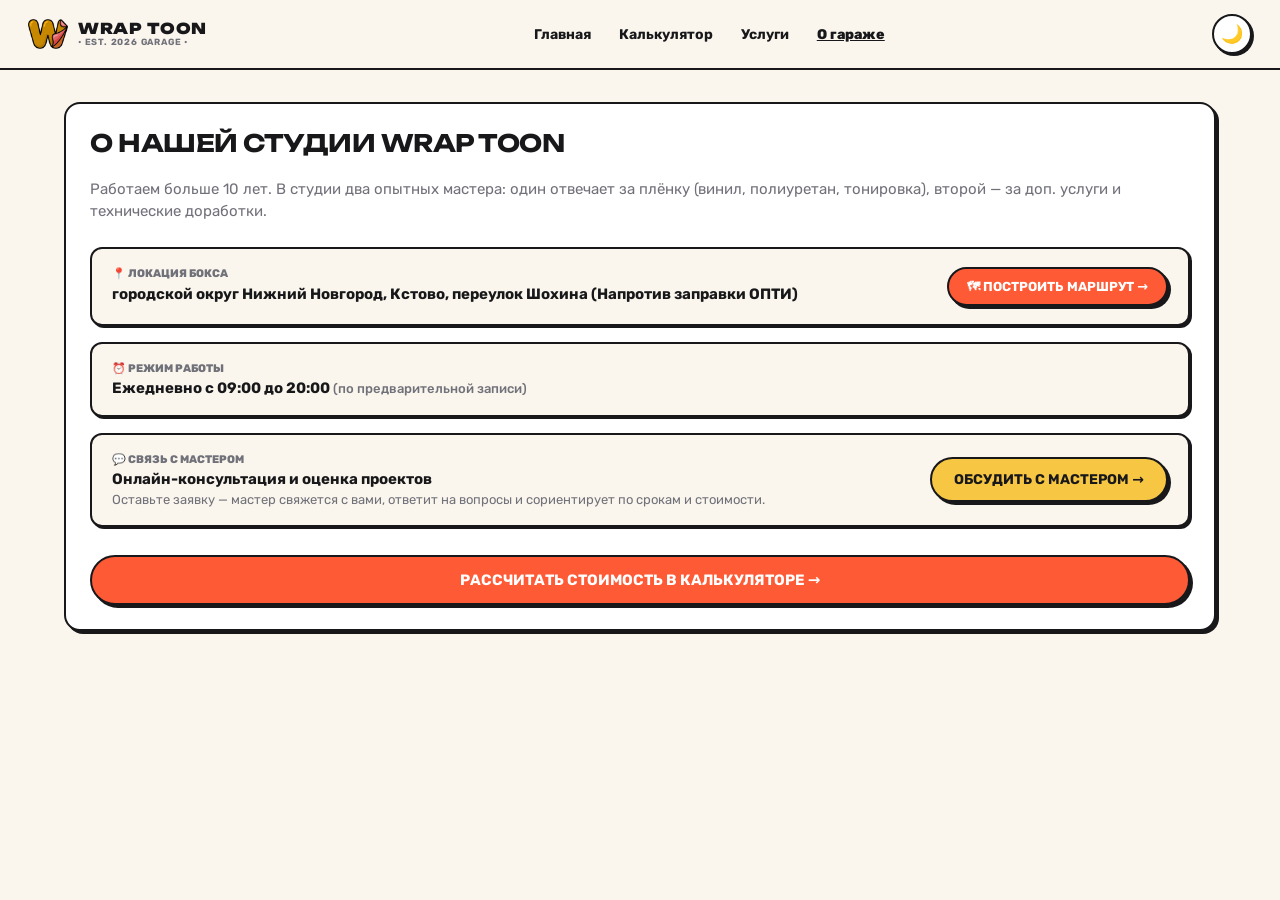
==== commit ba47ef01: "docs: update studio experience to 10+ years and mention two masters" ====
--- a/frontend/about.html
+++ b/frontend/about.html
@@ -8,7 +8,7 @@
   <link rel="preconnect" href="https://fonts.gstatic.com" crossorigin>
   <link href="https://fonts.googleapis.com/css2?family=Rubik:ital,wght@0,400..900;1,400..900&family=Unbounded:wght@700;800;900&display=swap" rel="stylesheet">
   <link rel="icon" type="image/png" href="assets/dark_logo_32.png">
-  <link rel="stylesheet" href="style.css">
+  <link rel="stylesheet" href="style.css?v=2.4.0">
 </head>
 <body>
   <header class="toon-header">
@@ -78,7 +78,7 @@
   <main class="container">
     <div class="toon-card">
       <h2 style="margin-top: 0; text-transform: uppercase;">О нашей студии WRAP TOON</h2>
-      <p style="color: var(--color-muted); margin-bottom: 24px;">Команда мастеров детейлинга и автовинила. Защищаем и преображаем автомобили с 2026 года.</p>
+      <p style="color: var(--color-muted); margin-bottom: 24px; font-size: 15px; line-height: 1.5;">Работаем больше 10 лет. В студии два опытных мастера: один отвечает за плёнку (винил, полиуретан, тонировка), второй — за доп. услуги и технические доработки.</p>
 
       <div style="display: flex; flex-direction: column; gap: 16px;">
         <div style="background: var(--bg-page); padding: 18px 20px; border-radius: 12px; border: var(--border-width) solid var(--color-border); box-shadow: 2px 2px 0 var(--shadow-color); display: flex; justify-content: space-between; align-items: center; flex-wrap: wrap; gap: 14px;">
@@ -287,7 +287,7 @@
       });
     }
   </script>
-  <script src="cars-autocomplete.js"></script>
-  <script src="theme.js"></script>
+  <script src="cars-autocomplete.js?v=2.4.0"></script>
+  <script src="theme.js?v=2.4.0"></script>
 </body>
 </html>
--- a/frontend/style.css
+++ b/frontend/style.css
@@ -569,12 +569,19 @@
 
 /* МОБИЛЬНАЯ ШТОРКА (БОКОВОЕ МЕНЮ) */
 .toon-drawer {
+  display: none;
   position: fixed;
   inset: 0;
   z-index: 99999;
   visibility: hidden;
   pointer-events: none;
   transition: visibility 0.25s ease;
+}
+
+@media (max-width: 768px) {
+  .toon-drawer {
+    display: block;
+  }
 }
 
 .toon-drawer.is-open {
@@ -927,6 +934,43 @@
   z-index: 2;
 }
 
+.showcase-img-box {
+  width: 100%;
+  height: 220px;
+  position: relative;
+  overflow: hidden;
+  border-bottom: var(--border-width) solid var(--color-border);
+  background: #18181B;
+}
+
+.showcase-img {
+  width: 100%;
+  height: 100%;
+  object-fit: cover;
+  display: block;
+  transition: transform 0.35s ease;
+}
+
+.showcase-card:hover .showcase-img {
+  transform: scale(1.05);
+}
+
+.showcase-badge {
+  position: absolute;
+  top: 12px;
+  right: 12px;
+  background: var(--color-primary);
+  color: #18181B;
+  border: 1.5px solid var(--color-border);
+  padding: 4px 10px;
+  border-radius: var(--radius-pill);
+  font-family: var(--font-heading);
+  font-size: 11px;
+  font-weight: 900;
+  box-shadow: 2px 2px 0 var(--shadow-color);
+  z-index: 2;
+}
+
 .showcase-img-placeholder {
   width: 100%;
   height: 220px;
@@ -1259,9 +1303,9 @@
   box-shadow: 4px 5px 0px var(--shadow-color);
 }
 
-/* Плейсхолдер стекла с визуализацией затемнения */
+/* Плейсхолдер стекла с визуализацией затемнения / фото */
 .tint-preview-box {
-  height: 140px;
+  height: 170px;
   position: relative;
   display: flex;
   flex-direction: column;
@@ -1272,6 +1316,21 @@
   border-bottom: var(--border-width) solid var(--color-border);
   background: #111;
   overflow: hidden;
+}
+
+.tint-preview-img {
+  width: 100%;
+  height: 100%;
+  object-fit: cover;
+  object-position: center;
+  position: absolute;
+  inset: 0;
+  display: block;
+  transition: transform 0.35s ease;
+}
+
+.tint-card:hover .tint-preview-img {
+  transform: scale(1.06);
 }
 
 /* Стилизация ступеней затемнения */
@@ -1318,6 +1377,7 @@
   border-radius: var(--radius-pill);
   border: 1.5px solid #000;
   box-shadow: 1.5px 1.5px 0px #000;
+  z-index: 2;
 }
 
 .tint-badge--gost {
@@ -1389,4 +1449,25 @@
   background: var(--bg-subtle);
   border: 1px solid var(--color-border);
   color: var(--color-text);
+}
+
+/* Плашка-предупреждение в блоке тонировок */
+.tint-disclaimer-banner {
+  background: var(--bg-card);
+  border: var(--border-width) solid var(--color-border);
+  border-radius: var(--radius-card);
+  padding: 14px 18px;
+  margin-top: 24px;
+  display: flex;
+  align-items: center;
+  gap: 14px;
+  box-shadow: 2px 2px 0 var(--shadow-color);
+  font-size: 13px;
+  color: var(--color-muted);
+  line-height: 1.5;
+}
+
+.tint-disclaimer-icon {
+  font-size: 24px;
+  flex-shrink: 0;
 }
